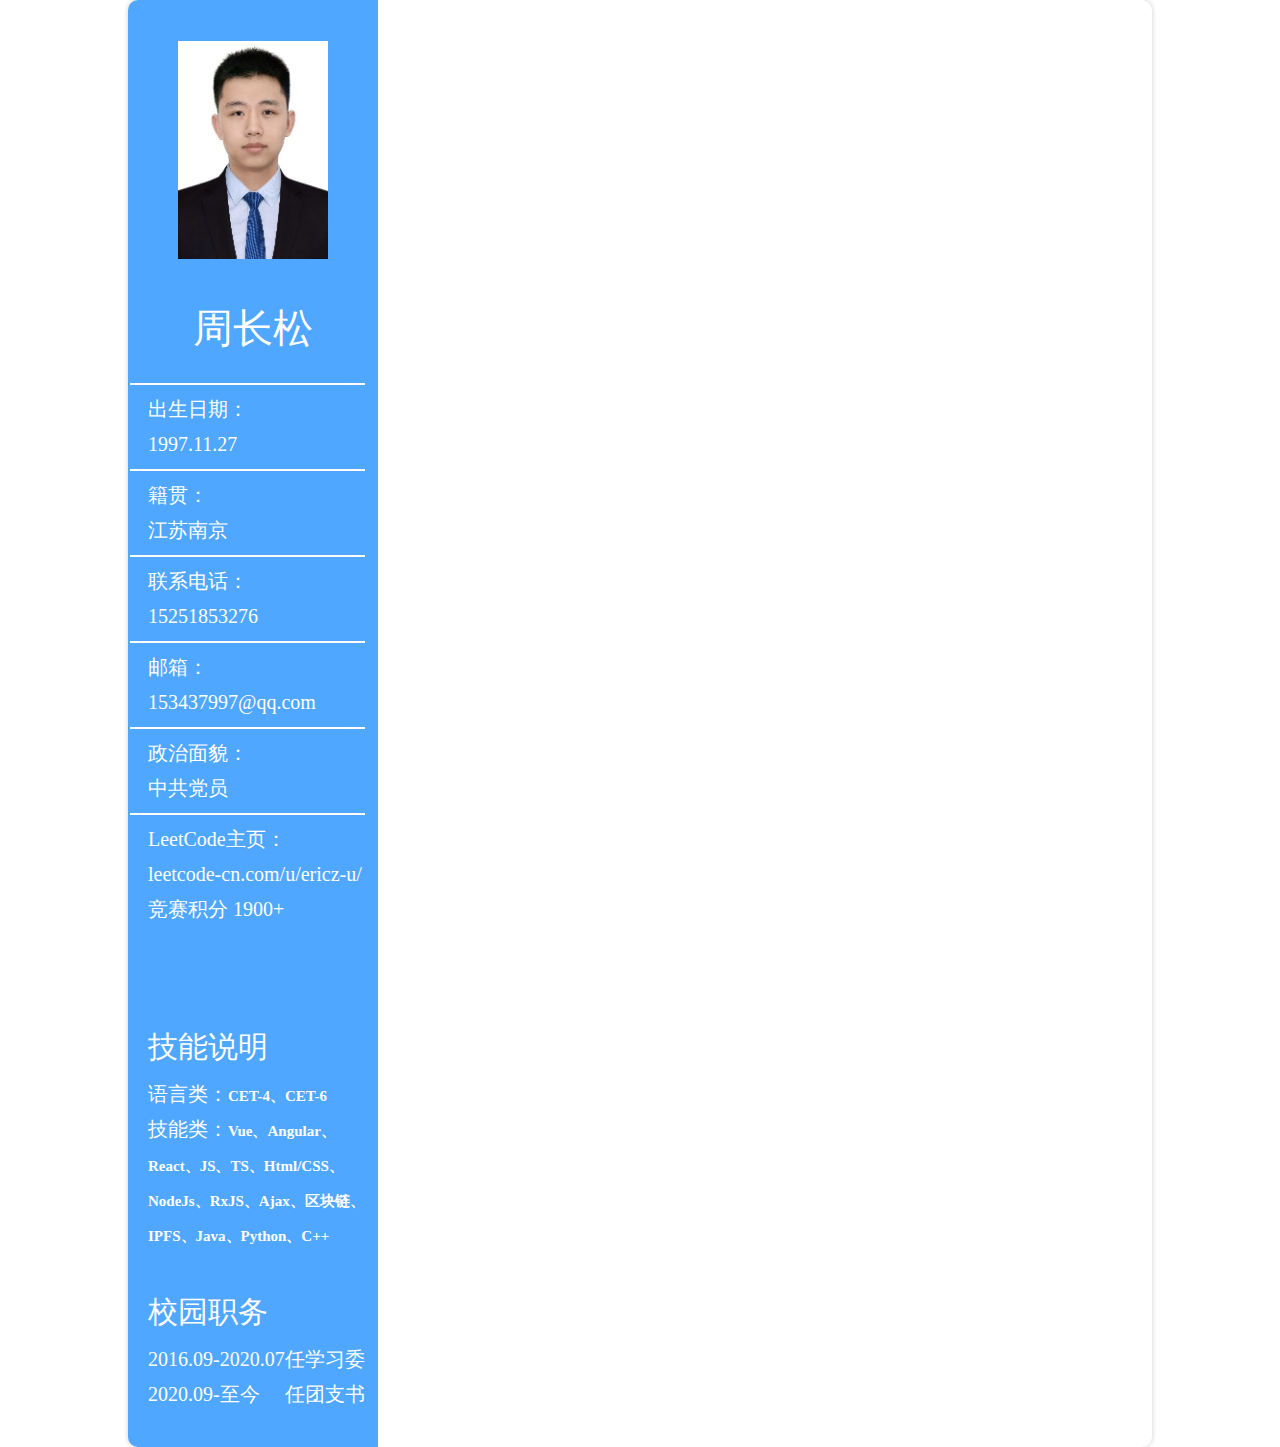
==== eric_resume/resume.html @ 251621b7 "resume" ====
<!DOCTYPE html>
<html lang="en">

<head>
  <meta charset="UTF-8">
  <title>简历 | 周长松</title>
  <link rel="stylesheet" href="resume.css">
</head>
<body>
    <script>
      document.designMode = "on"
      document.body.scrollTop = 0;
      document.documentElement.scrollTop = 0;
    </script>
    <div class="content">
        <div class="left">
            <div class="photo">
                <img src="./photo.jpg" alt="">
            </div>
            <div class="name">
                <h1>
                    周长松
                </h1>
            </div>
            <hr class="hr-left">
            <div class="left-block">
                出生日期：
                <br>
                1997.11.27
            </div>
            <hr class="hr-left">
            <div class="left-block">
                籍贯：
                <br>
                江苏南京
            </div>
            <hr class="hr-left">
            <div class="left-block">
                联系电话：
                <br>
                15251853276
            </div>
            <hr class="hr-left">
            <div class="left-block">
                邮箱：
                <br>
                153437997@qq.com
            </div>
            <hr class="hr-left">
            <div class="left-block">
                政治面貌：
                <br>
                中共党员
            </div>
            <hr class="hr-left">
            <div class="left-block">
                LeetCode主页：
                <br>
                leetcode-cn.com/u/ericz-u/
                <br>
                竞赛积分 1900+
            </div>
            <div class="left-block" style="margin-top: 100px">
                <h2>技能说明</h2>
                语言类：<strong>CET-4、</strong><strong>CET-6</strong>
                <br>
                技能类：<strong>Vue、</strong><strong>Angular、</strong><strong>React、</strong><strong>JS、</strong><strong>TS、</strong><strong>Html/CSS、</strong><strong>NodeJs、</strong><strong>RxJS、</strong><strong>Ajax、</strong><strong>区块链、</strong><strong>IPFS、</strong><strong>Java、</strong><strong>Python、</strong><strong>C++</strong>
            </div>
            <div class="left-block">
                <h2>校园职务</h2>
                2016.09-2020.07任学习委
                <br>
                2020.09-至今 &emsp;任团支书
            </div>
            

        </div>
        <div class="right">
    
        </div>
    </div>
</body>
---- eric_resume/resume.css ----
@import "font.css";
body {
    padding: 0;
    margin: 0;
    background-color: #fff;
}
.content {
    width: 1024px;
    min-height: 1447px;
    overflow: hidden;
    background-color: #fff;
    box-shadow: 0 0 5px #ccc;
    border-radius: 10px;
    margin-left: auto;
    margin-right: auto;
    font-size: 14px;
    position: relative;
}
.left{
    background-color: #4fa7ff;
    float: left;
    width: 250px;
    min-height: 1447px;
    color: #fff;
}
.photo{
    width: 100%;
    display: flex;
    height:300px;
}
img{
    margin: auto;
    width: 150px;
    height: auto;
}

.name{
    margin-top: -26px;
    margin-left: 50%;
    transform:translateX(-50%);
    text-align: center;
}

.hr-left{
    border: 0;
    width: 235px;
    margin-left: 2px;
    border-bottom: 2px solid #fff;
    text-indent: 50px;
}
h1{
    font-size: 40px;
    font-weight: 400;
}
h2{
    font-size: 30px;
    font-weight: 400;
    line-height: 40px;
    margin-top: 40px;
    margin-bottom: 10px;
}
.left-block{
    margin-left: 20px;
    font-size: 20px;
    line-height: 35px;
}




.right{
    margin-left: 250px;
    width: 824px;
    min-height: 1447px;
}
strong {
    display: inline-block;
    width: fit-content;
    /* font-family: 'Helvetica Neue', Helvetica, 'PingFang SC', 'Microsoft YaHei', '微软雅黑', Arial, sans-serif; */
    font-size: 15px;
    line-height: 15px;
    /* font-weight: 500; */
    /* padding: 3px 10px; */
    text-align: center;
    border-radius: 5px;
    background-color: #4fa7ff;
}
/* @media print{
    body {
      padding: 0;
      background-color: #fff;
    }
    .content {
      margin-top: 0;
      border-radius: 0;
      box-shadow: none;
    }
} */
@media print {
    .content {
      margin: 0;
      padding: 0;
      border-radius: 0;
      box-shadow: none;
    }
    .left{
        margin-bottom: 0;
        padding-bottom: 0;
    }
    .right{
        margin-bottom: 0;
        padding-bottom: 0;
    }
}
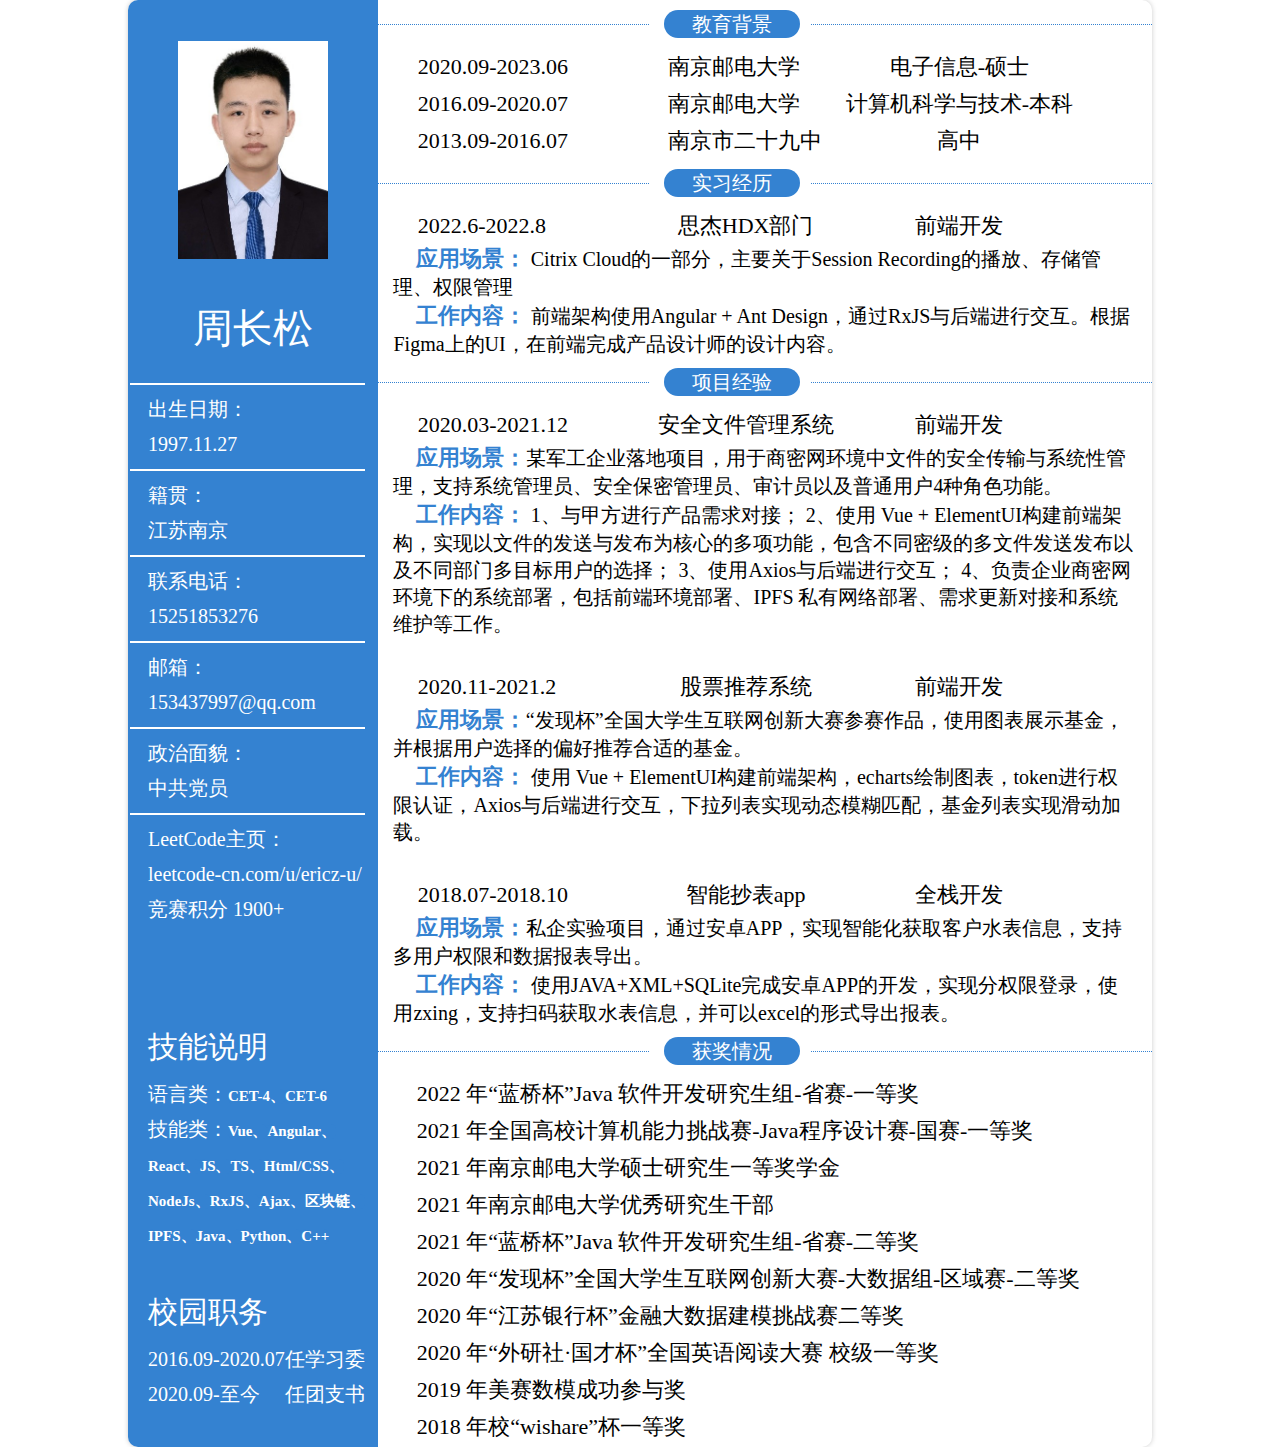
==== commit 2a77d7c7: "resume" ====
--- a/eric_resume/resume.html
+++ b/eric_resume/resume.html
@@ -76,7 +76,128 @@
 
         </div>
         <div class="right">
-    
+            <header class="section-header">
+                <span class="section-title-l"></span>
+                <h3 class="section-title"> 教育背景 </h3>
+                <span class="section-title-r"></span>
+            </header>
+            <table frame=void rules=none class="table">
+                <tr>
+                    <td style="width: 38%;">2020.09-2023.06</td>
+                    <td style="width: 27%;">南京邮电大学</td>
+                    <td style="text-align: center;">电子信息-硕士</td>
+                </tr>
+                <tr>
+                    <td>2016.09-2020.07</td>
+                    <td>南京邮电大学</td>
+                    <td style="text-align: center;">计算机科学与技术-本科</td>
+                </tr>
+                <tr >
+                    <td>2013.09-2016.07</td>
+                    <td>南京市二十九中</td>
+                    <td style="text-align: center;">高中</td>
+                </tr>
+              </table>
+            <header class="section-header">
+                <span class="section-title-l"></span>
+                <h3 class="section-title"> 实习经历 </h3>
+                <span class="section-title-r"></span>
+            </header>
+            <div>
+                <table frame=void rules=none class="table">
+                    <tr>
+                        <td style="width: 35%;">2022.6-2022.8</td>
+                        <td style="width: 30%; text-align: center;">思杰HDX部门</td>
+                        <td style="text-align: center;">前端开发</td>
+                    </tr>
+                </table>
+                <div class="text">
+                    <label>应用场景：</label>
+                    Citrix Cloud的一部分，主要关于Session Recording的播放、存储管理、权限管理
+                    <br>
+                    <label>工作内容：</label>
+                    前端架构使用Angular + Ant Design，通过RxJS与后端进行交互。根据Figma上的UI，在前端完成产品设计师的设计内容。
+                </div>
+            </div>
+            <header class="section-header">
+                <span class="section-title-l"></span>
+                <h3 class="section-title"> 项目经验 </h3>
+                <span class="section-title-r"></span>
+            </header>
+            <div>
+                <table frame=void rules=none class="table">
+                    <tr>
+                        <td style="width: 35%;">2020.03-2021.12</td>
+                        <td style="width: 30%; text-align: center;">安全文件管理系统</td>
+                        <td style="text-align: center;">前端开发</td>
+                    </tr>
+                </table>
+                <div class="text">
+                    <label>应用场景：</label>某军工企业落地项目，用于商密网环境中文件的安全传输与系统性管理，支持系统管理员、安全保密管理员、审计员以及普通用户4种角色功能。
+                    <br>
+                    <label>工作内容：</label>
+                    1、与甲方进行产品需求对接；
+                    2、使用 Vue + ElementUI构建前端架构，实现以文件的发送与发布为核心的多项功能，包含不同密级的多文件发送发布以及不同部门多目标用户的选择；
+                    3、使用Axios与后端进行交互；
+                    4、负责企业商密网环境下的系统部署，包括前端环境部署、IPFS 私有网络部署、需求更新对接和系统维护等工作。
+                </div>
+            </div>
+            <div>
+                <table frame=void rules=none class="table subTitle">
+                    <tr>
+                        <td style="width: 35%;">2020.11-2021.2</td>
+                        <td style="width: 30%; text-align: center;">股票推荐系统</td>
+                        <td style="text-align: center;">前端开发</td>
+                    </tr>
+                </table>
+                <div class="text">
+                    <label>应用场景：</label>“发现杯”全国大学生互联网创新大赛参赛作品，使用图表展示基金，并根据用户选择的偏好推荐合适的基金。
+                    <br>
+                    <label>工作内容：</label>
+                    使用 Vue + ElementUI构建前端架构，echarts绘制图表，token进行权限认证，Axios与后端进行交互，下拉列表实现动态模糊匹配，基金列表实现滑动加载。
+                </div>
+            </div>
+            <div>
+                <table frame=void rules=none class="table subTitle">
+                    <tr>
+                        <td style="width: 35%;">2018.07-2018.10</td>
+                        <td style="width: 30%; text-align: center;">智能抄表app</td>
+                        <td style="text-align: center;">全栈开发</td>
+                    </tr>
+                </table>
+                <div class="text">
+                    <label>应用场景：</label>私企实验项目，通过安卓APP，实现智能化获取客户水表信息，支持多用户权限和数据报表导出。
+                    <br>
+                    <label>工作内容：</label>
+                    使用JAVA+XML+SQLite完成安卓APP的开发，实现分权限登录，使用zxing，支持扫码获取水表信息，并可以excel的形式导出报表。
+                </div>
+            </div>
+            <header class="section-header">
+                <span class="section-title-l"></span>
+                <h3 class="section-title"> 获奖情况 </h3>
+                <span class="section-title-r"></span>
+            </header>
+            <div class="data">
+                2022 年“蓝桥杯”Java 软件开发研究生组-省赛-一等奖
+                <br>
+                2021 年全国高校计算机能力挑战赛-Java程序设计赛-国赛-一等奖
+                <br>
+                2021 年南京邮电大学硕士研究生一等奖学金
+                <br>
+                2021 年南京邮电大学优秀研究生干部
+                <br>
+                2021 年“蓝桥杯”Java 软件开发研究生组-省赛-二等奖
+                <br>
+                2020 年“发现杯”全国大学生互联网创新大赛-大数据组-区域赛-二等奖
+                <br>
+                2020 年“江苏银行杯”金融大数据建模挑战赛二等奖
+                <br>
+                2020 年“外研社·国才杯”全国英语阅读大赛 校级一等奖
+                <br>
+                2019 年美赛数模成功参与奖
+                <br>
+                2018 年校“wishare”杯一等奖
+            </div>
         </div>
     </div>
 </body>--- a/eric_resume/resume.css
+++ b/eric_resume/resume.css
@@ -17,7 +17,7 @@
     position: relative;
 }
 .left{
-    background-color: #4fa7ff;
+    background-color: #3482d1;
     float: left;
     width: 250px;
     min-height: 1447px;
@@ -59,6 +59,13 @@
     margin-top: 40px;
     margin-bottom: 10px;
 }
+h3{
+    font-size: 20px;
+    font-weight: 400;
+    line-height: 20px;
+    margin-top: 40px;
+    margin-bottom: 10px;
+}
 .left-block{
     margin-left: 20px;
     font-size: 20px;
@@ -70,8 +77,56 @@
 
 .right{
     margin-left: 250px;
-    width: 824px;
+    width: 774px;
     min-height: 1447px;
+    font-size: 20px;
+}
+.section-header {
+    position: relative;
+    padding-top: 10px;
+    padding-bottom: 10px;
+  }
+.section-title-l{
+    display: inline-block;
+    position: absolute;
+    top: 50%;
+    width: 35%;
+    height: 0;
+    border-top: 1px dotted #3482d1;
+    vertical-align: middle;
+    left: 0;
+}
+.section-title-r {
+    display: inline-block;
+    position: absolute;
+    top: 50%;
+    width: 44%;
+    height: 0;
+    border-top: 1px dotted #3482d1;
+    vertical-align: middle;
+    right: 0;
+}
+.section-title {
+    position: relative;
+    z-index: 1;
+    width: 15%;
+    min-width: 60px;
+    margin-top: 0;
+    margin-bottom: 0;
+    margin-left: 37%;
+    padding: 4px 10px;
+    border-radius: 34px;
+    font-weight: 400;
+    text-align: center;
+    color:#fff;
+    background-color: #3482d1;
+}
+.table{
+    width: 85%;
+    margin-left: 5%;
+    font-size: 22px;
+    font-weight: 500;
+    line-height: 35px;
 }
 strong {
     display: inline-block;
@@ -83,7 +138,7 @@
     /* padding: 3px 10px; */
     text-align: center;
     border-radius: 5px;
-    background-color: #4fa7ff;
+    background-color: #3482d1;
 }
 /* @media print{
     body {
@@ -111,4 +166,24 @@
         margin-bottom: 0;
         padding-bottom: 0;
     }
+}
+label{
+    color: #3482d1;
+    font-size: 22px;
+    font-weight: 600;
+    margin-left: 3%;
+}
+.text{
+    margin-left: 2%;
+    margin-right: 2%;
+}
+.subTitle{
+    margin-top: 30px;
+}
+.data{
+    margin-left: 5%;
+    margin-right: 3%;
+    font-size: 22px;
+    font-weight: 400;
+    line-height: 37px;
 }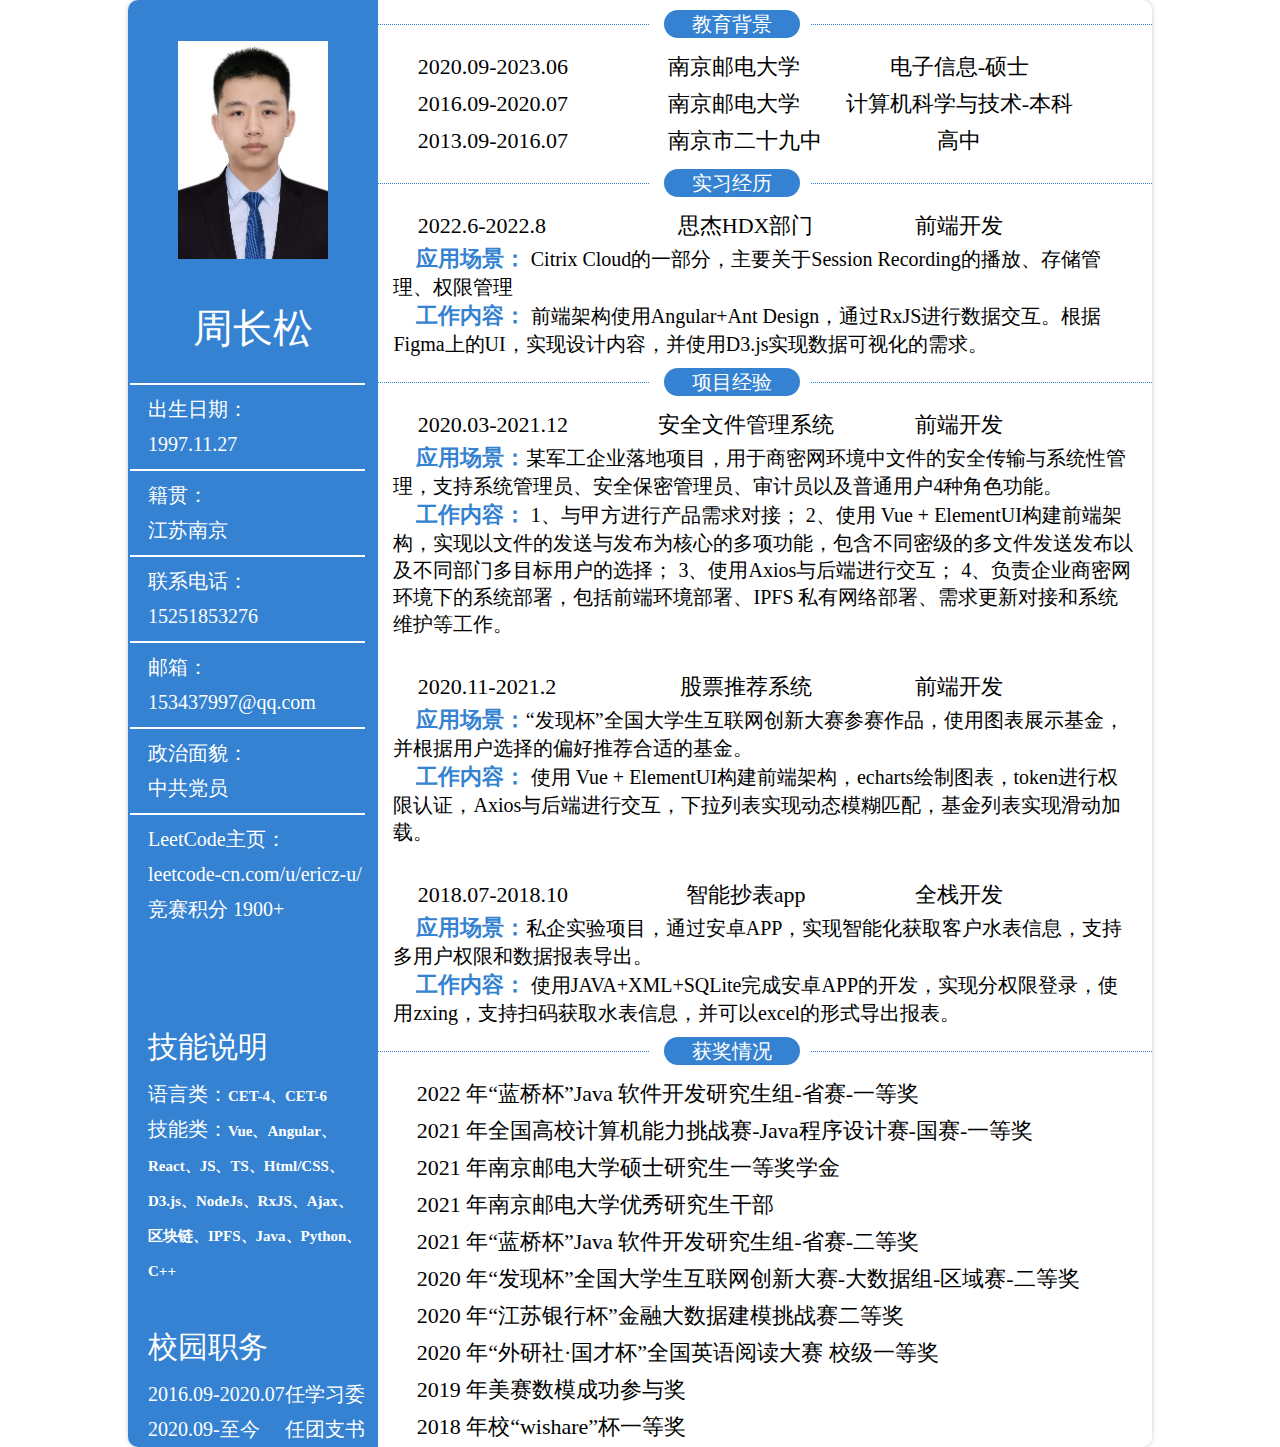
==== commit 8529e9b5: "learn" ====
--- a/eric_resume/resume.html
+++ b/eric_resume/resume.html
@@ -64,7 +64,7 @@
                 <h2>技能说明</h2>
                 语言类：<strong>CET-4、</strong><strong>CET-6</strong>
                 <br>
-                技能类：<strong>Vue、</strong><strong>Angular、</strong><strong>React、</strong><strong>JS、</strong><strong>TS、</strong><strong>Html/CSS、</strong><strong>NodeJs、</strong><strong>RxJS、</strong><strong>Ajax、</strong><strong>区块链、</strong><strong>IPFS、</strong><strong>Java、</strong><strong>Python、</strong><strong>C++</strong>
+                技能类：<strong>Vue、</strong><strong>Angular、</strong><strong>React、</strong><strong>JS、</strong><strong>TS、</strong><strong>Html/CSS、</strong><strong>D3.js、</strong><strong>NodeJs、</strong><strong>RxJS、</strong><strong>Ajax、</strong><strong>区块链、</strong><strong>IPFS、</strong><strong>Java、</strong><strong>Python、</strong><strong>C++</strong>
             </div>
             <div class="left-block">
                 <h2>校园职务</h2>
@@ -116,7 +116,7 @@
                     Citrix Cloud的一部分，主要关于Session Recording的播放、存储管理、权限管理
                     <br>
                     <label>工作内容：</label>
-                    前端架构使用Angular + Ant Design，通过RxJS与后端进行交互。根据Figma上的UI，在前端完成产品设计师的设计内容。
+                    前端架构使用Angular+Ant Design，通过RxJS进行数据交互。根据Figma上的UI，实现设计内容，并使用D3.js实现数据可视化的需求。
                 </div>
             </div>
             <header class="section-header">
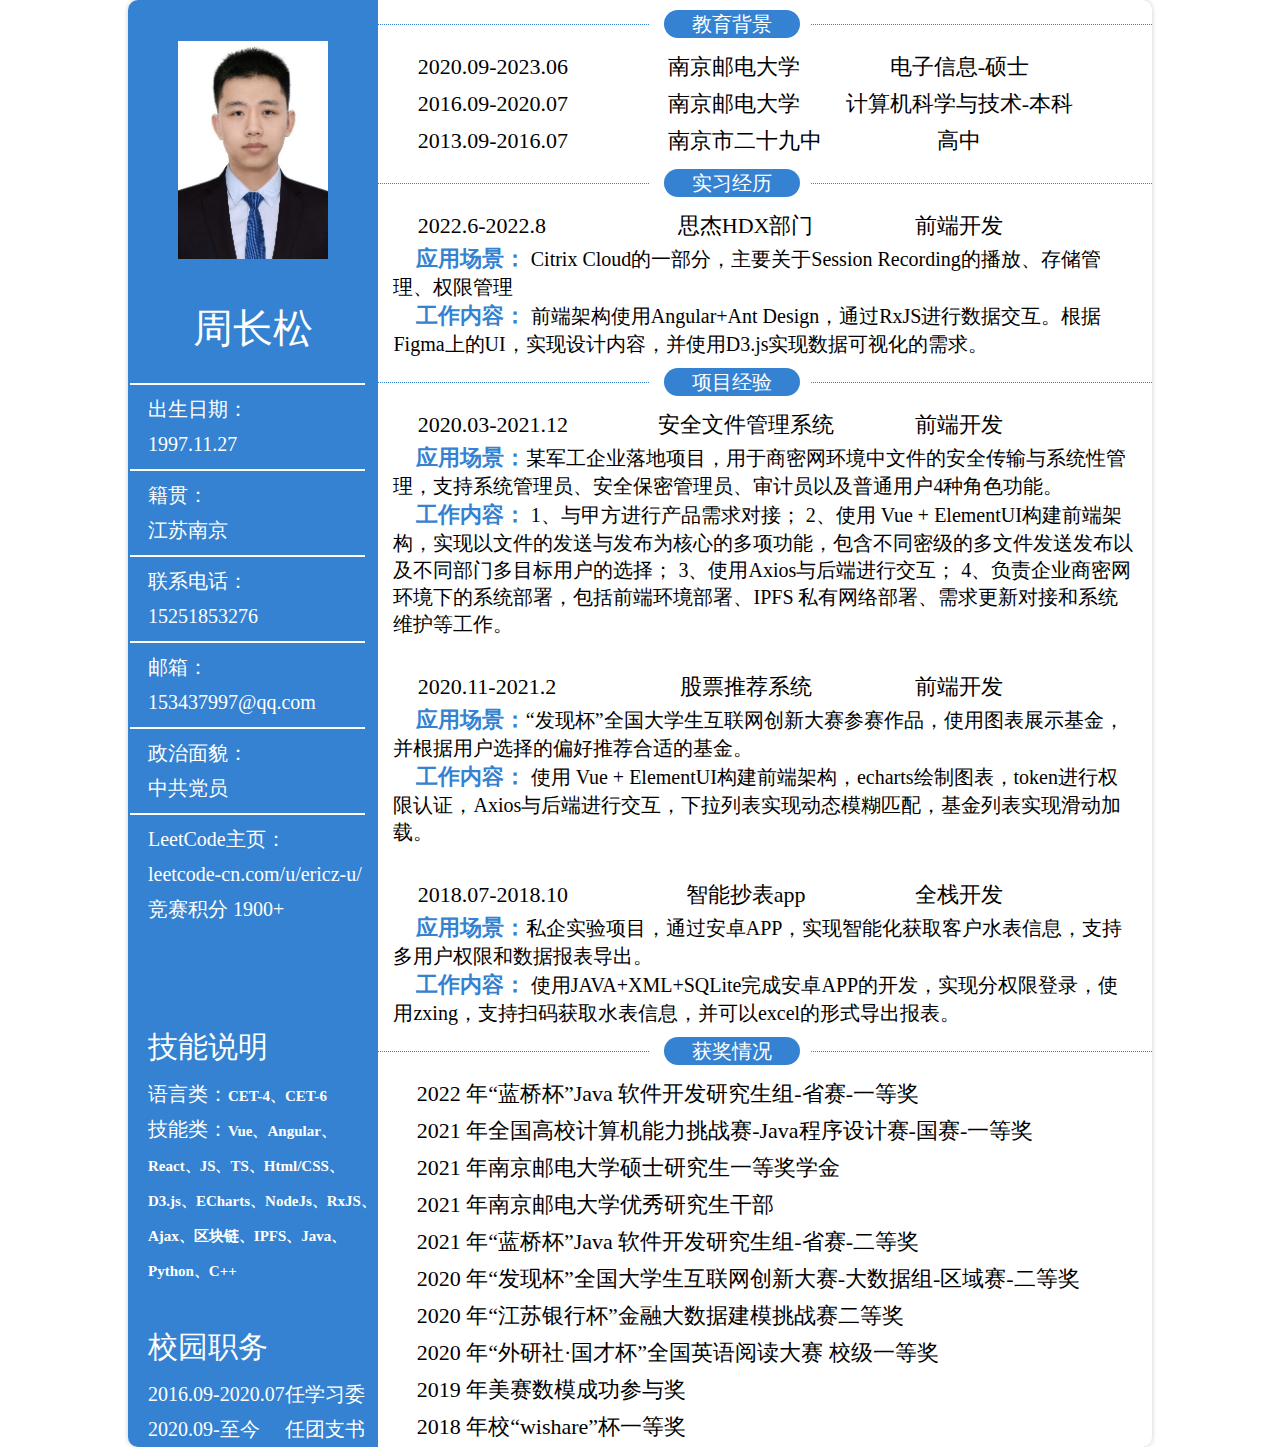
==== commit 13a2867c: "D3" ====
--- a/eric_resume/resume.html
+++ b/eric_resume/resume.html
@@ -64,7 +64,7 @@
                 <h2>技能说明</h2>
                 语言类：<strong>CET-4、</strong><strong>CET-6</strong>
                 <br>
-                技能类：<strong>Vue、</strong><strong>Angular、</strong><strong>React、</strong><strong>JS、</strong><strong>TS、</strong><strong>Html/CSS、</strong><strong>D3.js、</strong><strong>NodeJs、</strong><strong>RxJS、</strong><strong>Ajax、</strong><strong>区块链、</strong><strong>IPFS、</strong><strong>Java、</strong><strong>Python、</strong><strong>C++</strong>
+                技能类：<strong>Vue、</strong><strong>Angular、</strong><strong>React、</strong><strong>JS、</strong><strong>TS、</strong><strong>Html/CSS、</strong><strong>D3.js、</strong><strong>ECharts、</strong><strong>NodeJs、</strong><strong>RxJS、</strong><strong>Ajax、</strong><strong>区块链、</strong><strong>IPFS、</strong><strong>Java、</strong><strong>Python、</strong><strong>C++</strong>
             </div>
             <div class="left-block">
                 <h2>校园职务</h2>
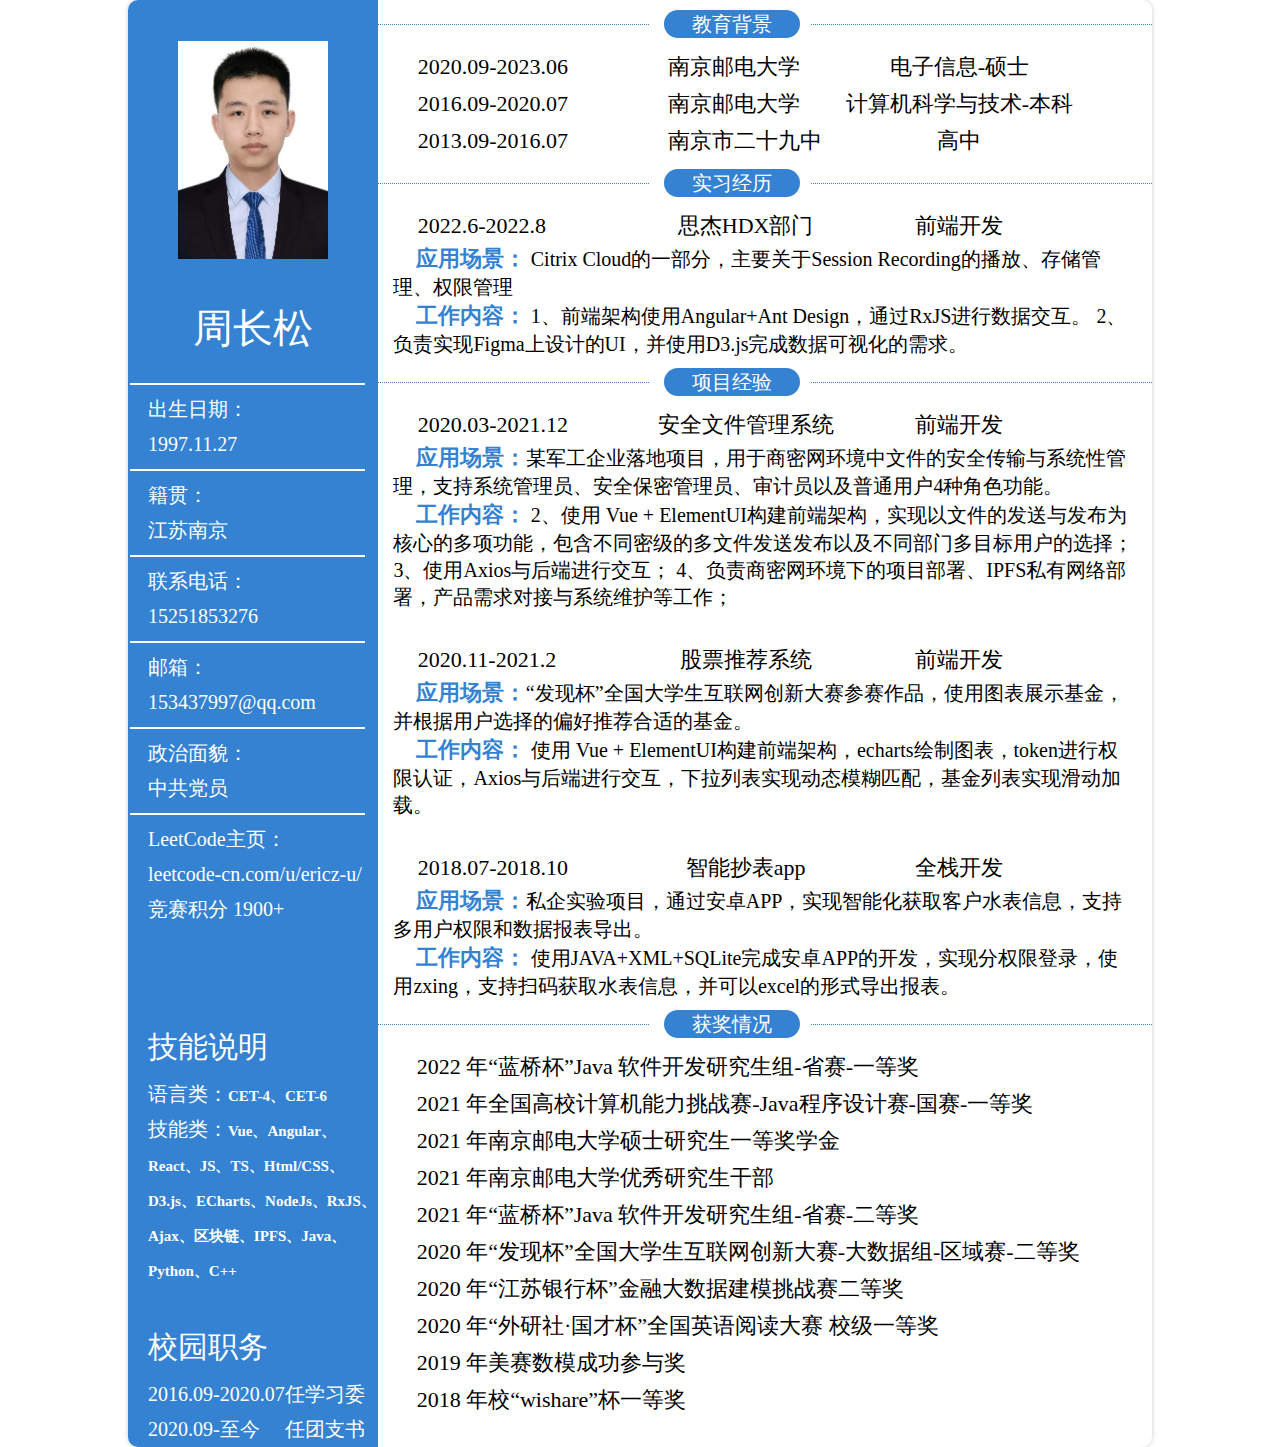
==== commit 247e0e52: "learn" ====
--- a/eric_resume/resume.html
+++ b/eric_resume/resume.html
@@ -2,15 +2,16 @@
 <html lang="en">
 
 <head>
-  <meta charset="UTF-8">
-  <title>简历 | 周长松</title>
-  <link rel="stylesheet" href="resume.css">
+    <meta charset="UTF-8">
+    <title>简历 | 周长松</title>
+    <link rel="stylesheet" href="resume.css">
 </head>
+
 <body>
     <script>
-      document.designMode = "on"
-      document.body.scrollTop = 0;
-      document.documentElement.scrollTop = 0;
+        document.designMode = "on"
+        document.body.scrollTop = 0;
+        document.documentElement.scrollTop = 0;
     </script>
     <div class="content">
         <div class="left">
@@ -72,7 +73,7 @@
                 <br>
                 2020.09-至今 &emsp;任团支书
             </div>
-            
+
 
         </div>
         <div class="right">
@@ -92,12 +93,12 @@
                     <td>南京邮电大学</td>
                     <td style="text-align: center;">计算机科学与技术-本科</td>
                 </tr>
-                <tr >
+                <tr>
                     <td>2013.09-2016.07</td>
                     <td>南京市二十九中</td>
                     <td style="text-align: center;">高中</td>
                 </tr>
-              </table>
+            </table>
             <header class="section-header">
                 <span class="section-title-l"></span>
                 <h3 class="section-title"> 实习经历 </h3>
@@ -116,7 +117,8 @@
                     Citrix Cloud的一部分，主要关于Session Recording的播放、存储管理、权限管理
                     <br>
                     <label>工作内容：</label>
-                    前端架构使用Angular+Ant Design，通过RxJS进行数据交互。根据Figma上的UI，实现设计内容，并使用D3.js实现数据可视化的需求。
+                    1、前端架构使用Angular+Ant Design，通过RxJS进行数据交互。
+                    2、负责实现Figma上设计的UI，并使用D3.js完成数据可视化的需求。
                 </div>
             </div>
             <header class="section-header">
@@ -136,10 +138,9 @@
                     <label>应用场景：</label>某军工企业落地项目，用于商密网环境中文件的安全传输与系统性管理，支持系统管理员、安全保密管理员、审计员以及普通用户4种角色功能。
                     <br>
                     <label>工作内容：</label>
-                    1、与甲方进行产品需求对接；
                     2、使用 Vue + ElementUI构建前端架构，实现以文件的发送与发布为核心的多项功能，包含不同密级的多文件发送发布以及不同部门多目标用户的选择；
                     3、使用Axios与后端进行交互；
-                    4、负责企业商密网环境下的系统部署，包括前端环境部署、IPFS 私有网络部署、需求更新对接和系统维护等工作。
+                    4、负责商密网环境下的项目部署、IPFS私有网络部署，产品需求对接与系统维护等工作；
                 </div>
             </div>
             <div>
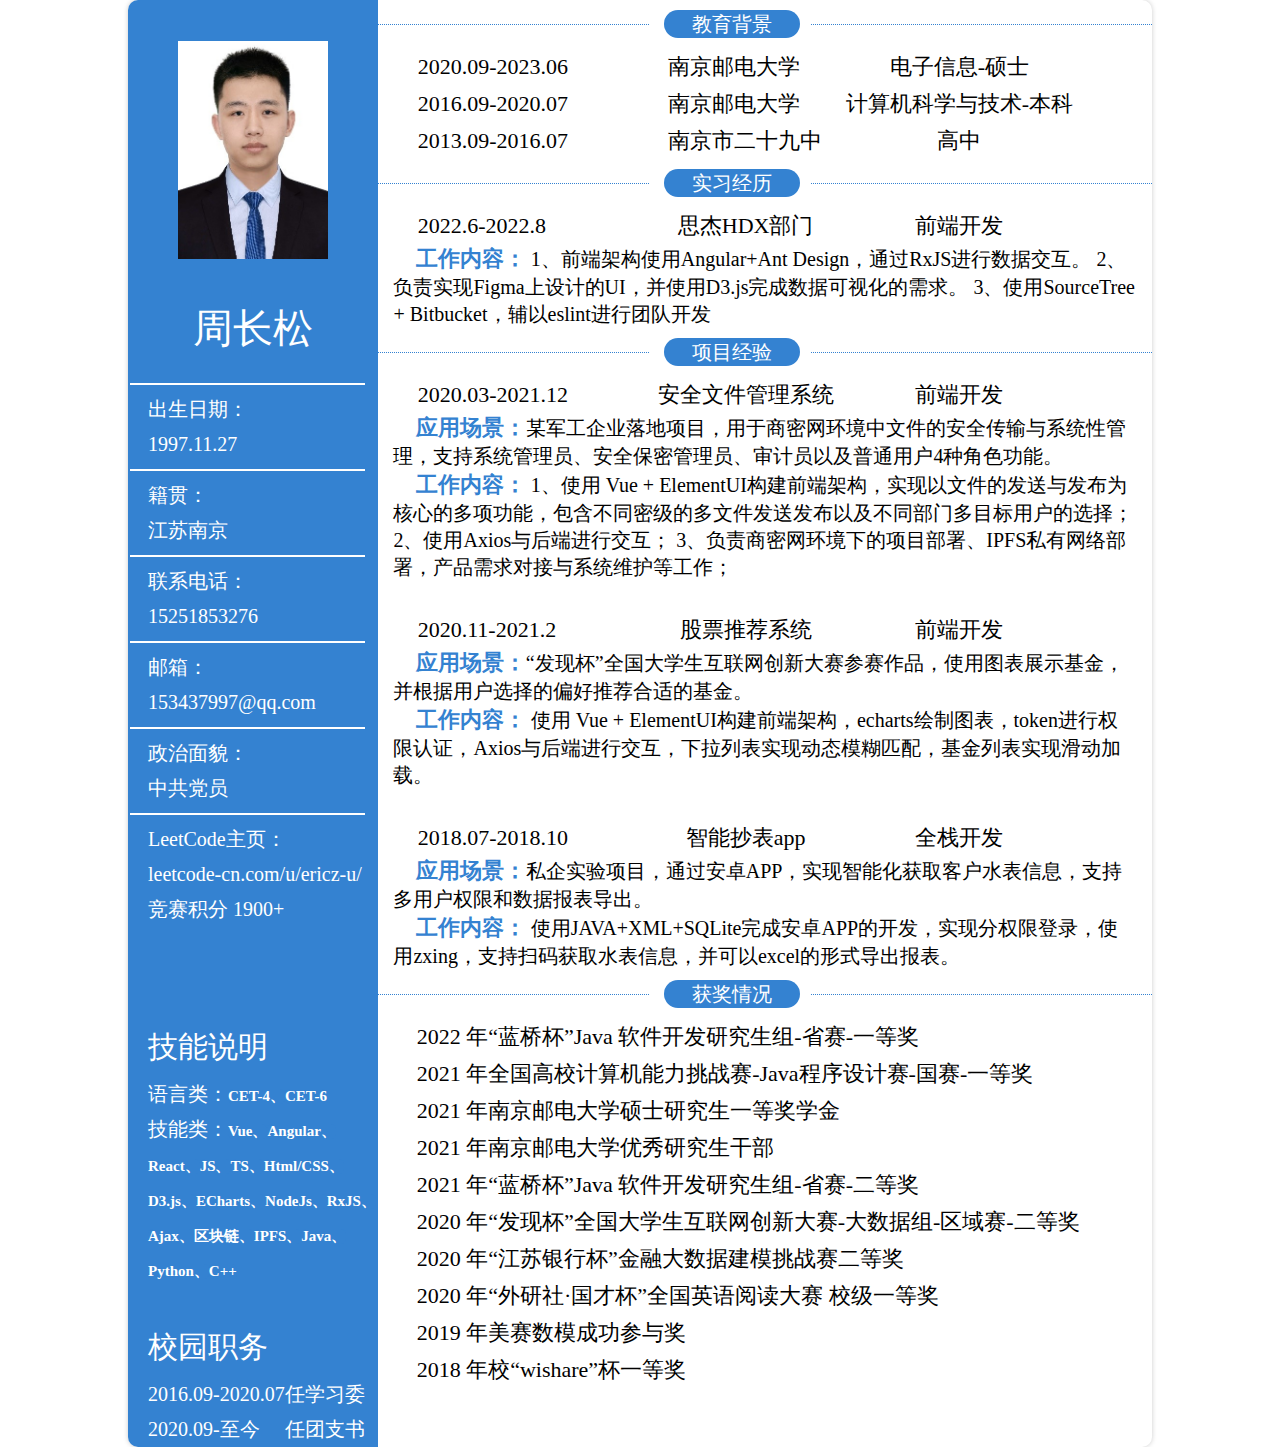
==== commit 7de225d9: "resume" ====
--- a/eric_resume/resume.html
+++ b/eric_resume/resume.html
@@ -113,12 +113,10 @@
                     </tr>
                 </table>
                 <div class="text">
-                    <label>应用场景：</label>
-                    Citrix Cloud的一部分，主要关于Session Recording的播放、存储管理、权限管理
-                    <br>
                     <label>工作内容：</label>
                     1、前端架构使用Angular+Ant Design，通过RxJS进行数据交互。
                     2、负责实现Figma上设计的UI，并使用D3.js完成数据可视化的需求。
+                    3、使用SourceTree + Bitbucket，辅以eslint进行团队开发
                 </div>
             </div>
             <header class="section-header">
@@ -138,9 +136,9 @@
                     <label>应用场景：</label>某军工企业落地项目，用于商密网环境中文件的安全传输与系统性管理，支持系统管理员、安全保密管理员、审计员以及普通用户4种角色功能。
                     <br>
                     <label>工作内容：</label>
-                    2、使用 Vue + ElementUI构建前端架构，实现以文件的发送与发布为核心的多项功能，包含不同密级的多文件发送发布以及不同部门多目标用户的选择；
-                    3、使用Axios与后端进行交互；
-                    4、负责商密网环境下的项目部署、IPFS私有网络部署，产品需求对接与系统维护等工作；
+                    1、使用 Vue + ElementUI构建前端架构，实现以文件的发送与发布为核心的多项功能，包含不同密级的多文件发送发布以及不同部门多目标用户的选择；
+                    2、使用Axios与后端进行交互；
+                    3、负责商密网环境下的项目部署、IPFS私有网络部署，产品需求对接与系统维护等工作；
                 </div>
             </div>
             <div>
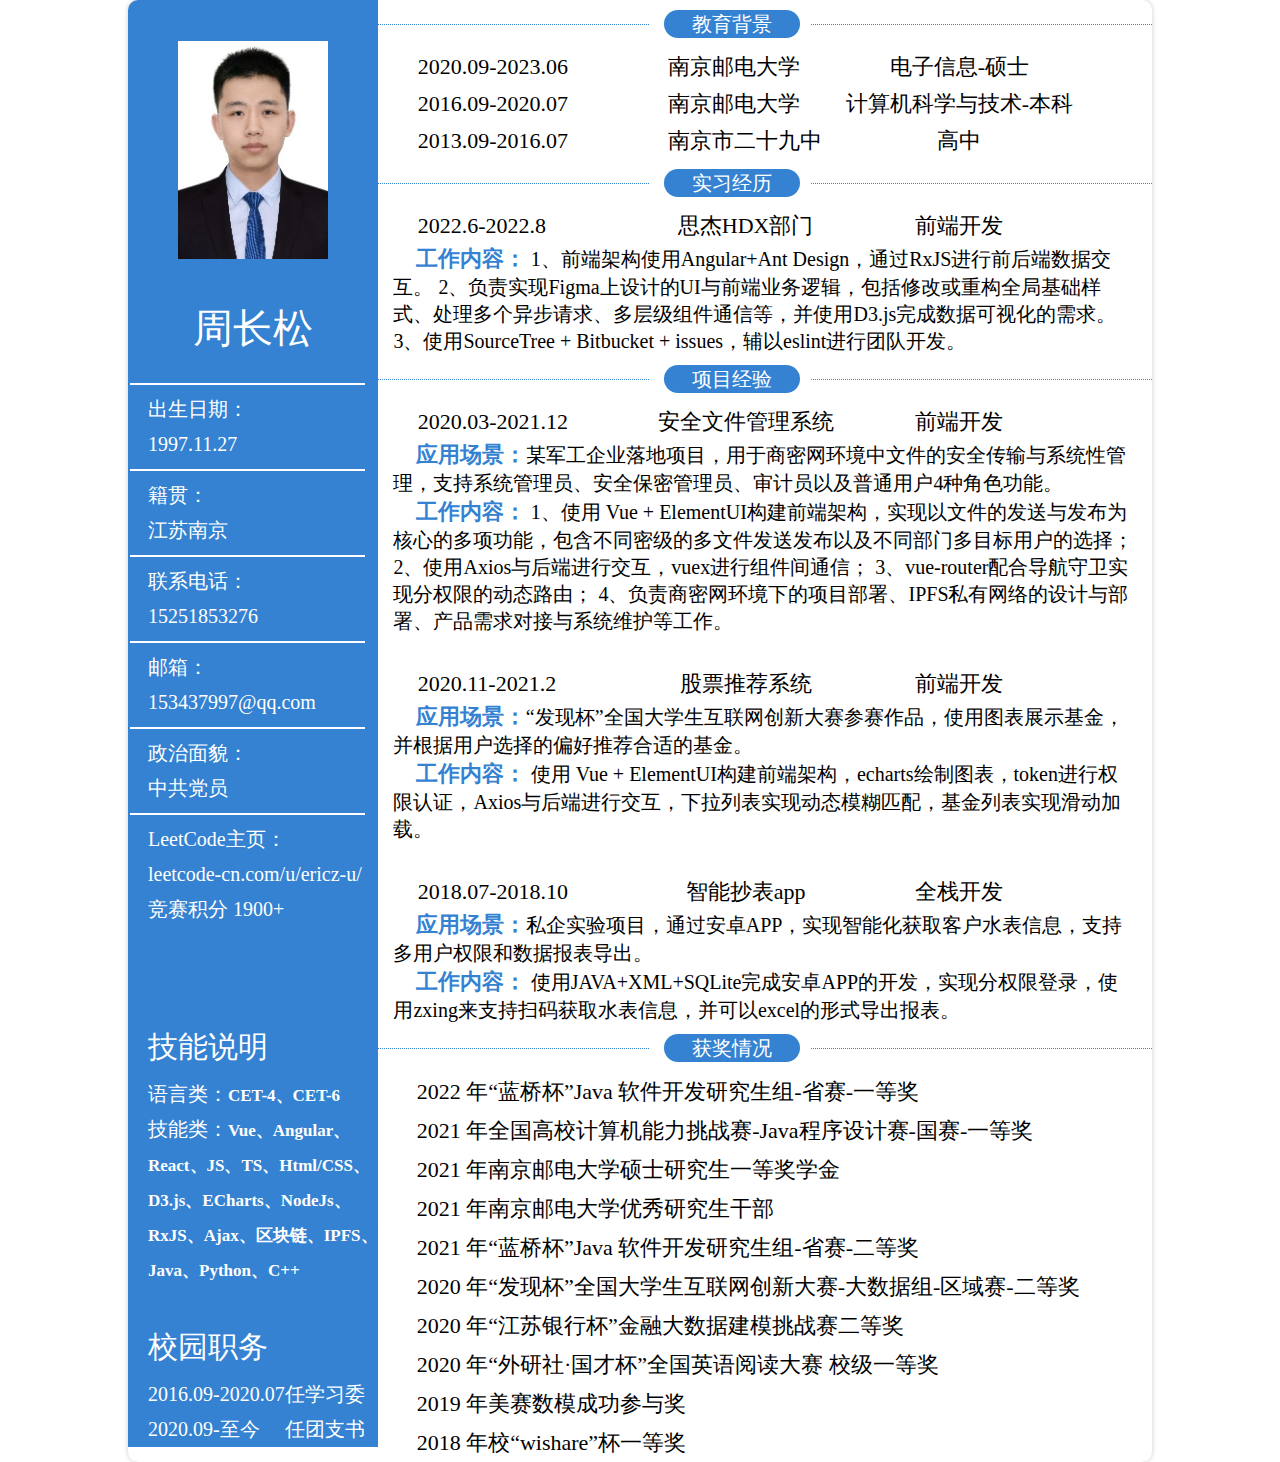
==== commit ceb7b919: "resume" ====
--- a/eric_resume/resume.html
+++ b/eric_resume/resume.html
@@ -114,9 +114,9 @@
                 </table>
                 <div class="text">
                     <label>工作内容：</label>
-                    1、前端架构使用Angular+Ant Design，通过RxJS进行数据交互。
-                    2、负责实现Figma上设计的UI，并使用D3.js完成数据可视化的需求。
-                    3、使用SourceTree + Bitbucket，辅以eslint进行团队开发
+                    1、前端架构使用Angular+Ant Design，通过RxJS进行前后端数据交互。
+                    2、负责实现Figma上设计的UI与前端业务逻辑，包括修改或重构全局基础样式、处理多个异步请求、多层级组件通信等，并使用D3.js完成数据可视化的需求。 
+                    3、使用SourceTree + Bitbucket + issues，辅以eslint进行团队开发。
                 </div>
             </div>
             <header class="section-header">
@@ -137,8 +137,9 @@
                     <br>
                     <label>工作内容：</label>
                     1、使用 Vue + ElementUI构建前端架构，实现以文件的发送与发布为核心的多项功能，包含不同密级的多文件发送发布以及不同部门多目标用户的选择；
-                    2、使用Axios与后端进行交互；
-                    3、负责商密网环境下的项目部署、IPFS私有网络部署，产品需求对接与系统维护等工作；
+                    2、使用Axios与后端进行交互，vuex进行组件间通信；
+                    3、vue-router配合导航守卫实现分权限的动态路由；
+                    4、负责商密网环境下的项目部署、IPFS私有网络的设计与部署、产品需求对接与系统维护等工作。
                 </div>
             </div>
             <div>
@@ -168,7 +169,7 @@
                     <label>应用场景：</label>私企实验项目，通过安卓APP，实现智能化获取客户水表信息，支持多用户权限和数据报表导出。
                     <br>
                     <label>工作内容：</label>
-                    使用JAVA+XML+SQLite完成安卓APP的开发，实现分权限登录，使用zxing，支持扫码获取水表信息，并可以excel的形式导出报表。
+                    使用JAVA+XML+SQLite完成安卓APP的开发，实现分权限登录，使用zxing来支持扫码获取水表信息，并可以excel的形式导出报表。
                 </div>
             </div>
             <header class="section-header">
--- a/eric_resume/resume.css
+++ b/eric_resume/resume.css
@@ -132,8 +132,8 @@
     display: inline-block;
     width: fit-content;
     /* font-family: 'Helvetica Neue', Helvetica, 'PingFang SC', 'Microsoft YaHei', '微软雅黑', Arial, sans-serif; */
-    font-size: 15px;
-    line-height: 15px;
+    font-size: 17px;
+    line-height: 17px;
     /* font-weight: 500; */
     /* padding: 3px 10px; */
     text-align: center;
@@ -185,5 +185,5 @@
     margin-right: 3%;
     font-size: 22px;
     font-weight: 400;
-    line-height: 37px;
+    line-height: 39px;
 }